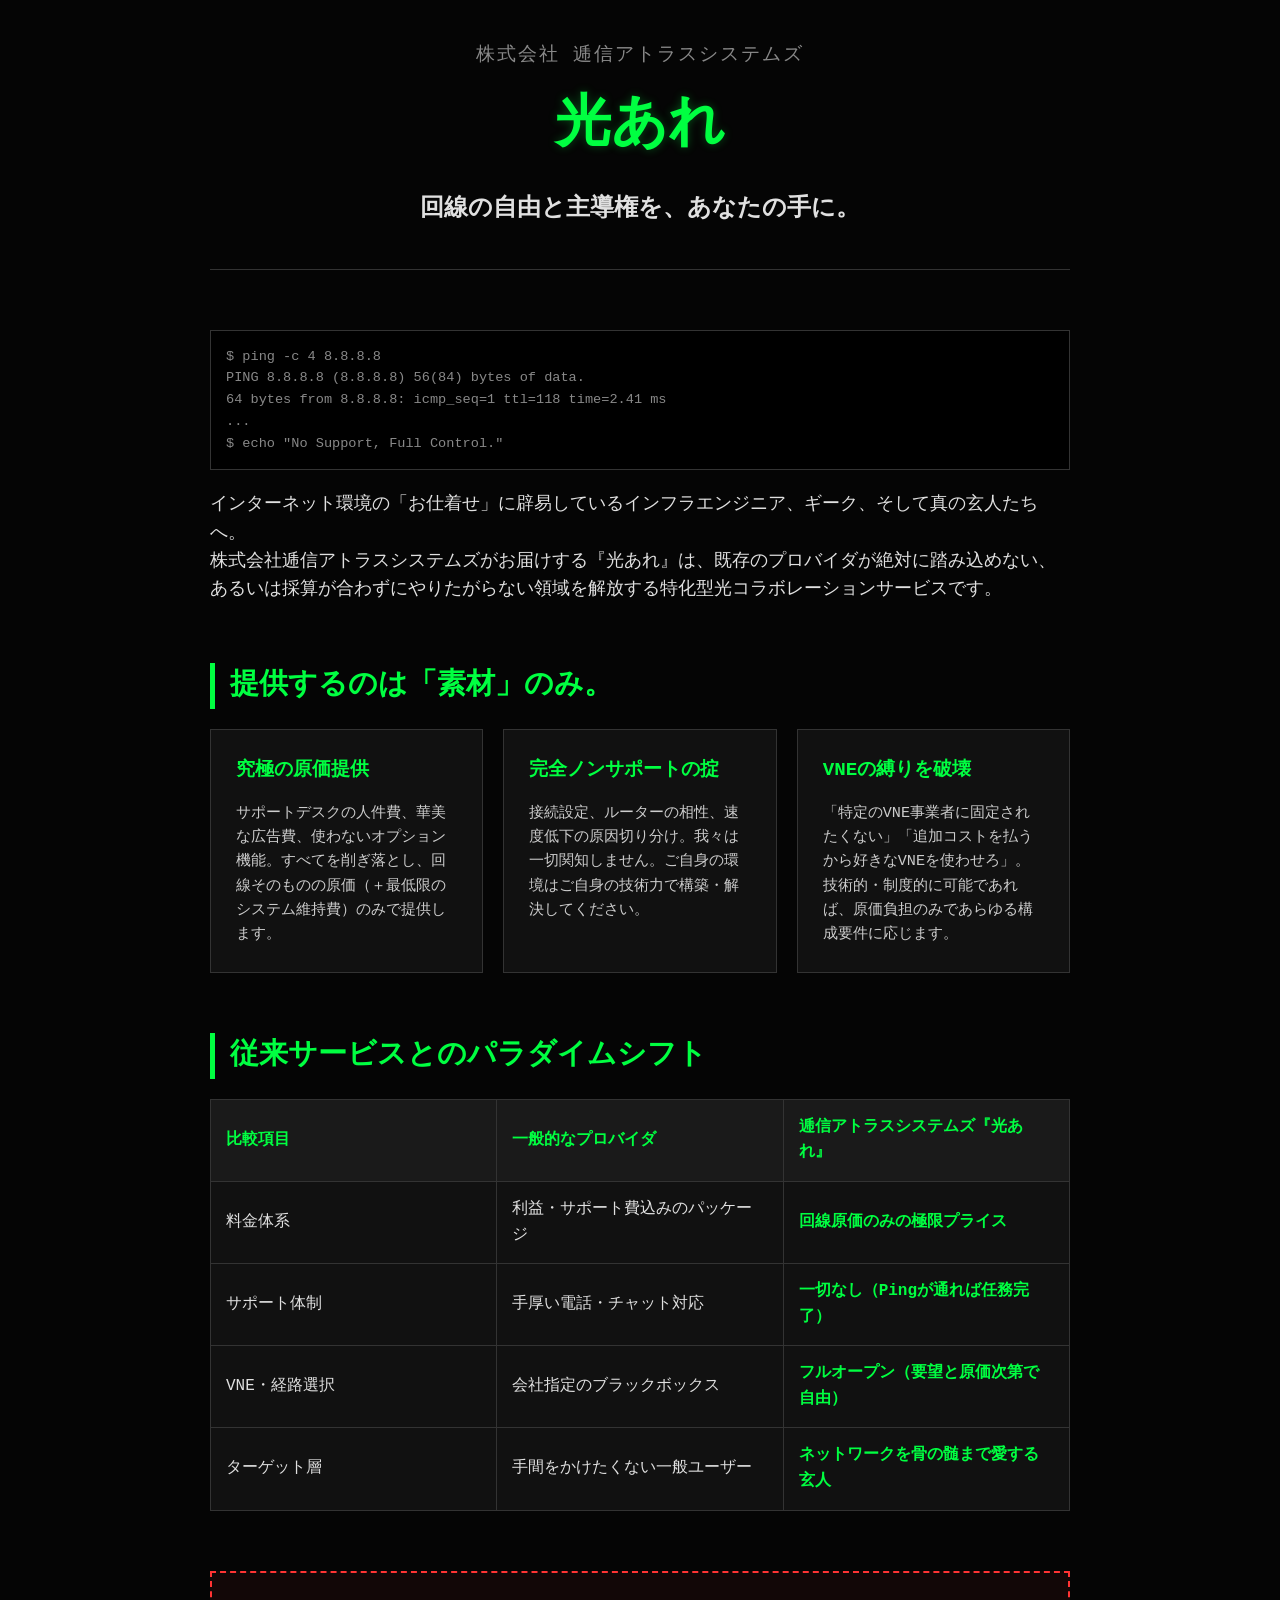
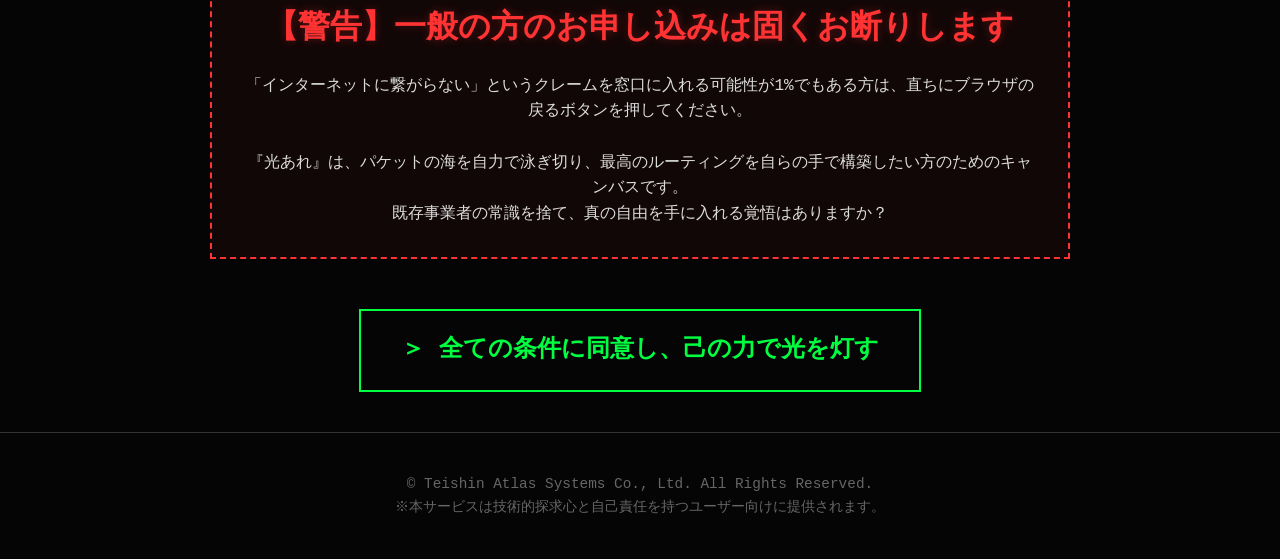
==== sample_teishin/index.html @ d902f3a3 "feat: 新しいHTMLファイルを作成し、光あれサービスの詳細を追加 - 新規ファイル index.html を作成 - サービスの概要、特徴、料金体系、警告メッセージを含むコンテンツを追加 - ス" ====
<!DOCTYPE html>
<html lang="ja">
<head>
    <meta charset="UTF-8">
    <meta name="viewport" content="width=device-width, initial-scale=1.0">
    <title>光あれ - 株式会社 逓信アトラスシステムズ</title>
    <style>
        :root {
            --bg-color: #050505;
            --text-main: #e0e0e0;
            --text-accent: #00ff41; /* ターミナルグリーン */
            --border-color: #333;
            --danger-color: #ff3333;
        }

        * {
            box-sizing: border-box;
            margin: 0;
            padding: 0;
        }

        body {
            background-color: var(--bg-color);
            color: var(--text-main);
            font-family: 'Courier New', Consolas, monospace, "Hiragino Kaku Gothic ProN", "Meiryo", sans-serif;
            line-height: 1.6;
            -webkit-font-smoothing: antialiased;
        }

        .container {
            max-width: 900px;
            margin: 0 auto;
            padding: 40px 20px;
        }

        header {
            text-align: center;
            margin-bottom: 60px;
            border-bottom: 1px solid var(--border-color);
            padding-bottom: 40px;
        }

        .logo-text {
            font-size: 1.2rem;
            color: #888;
            letter-spacing: 2px;
            margin-bottom: 10px;
        }

        h1 {
            font-size: 3.5rem;
            color: var(--text-accent);
            margin-bottom: 20px;
            text-shadow: 0 0 10px rgba(0, 255, 65, 0.3);
        }

        .catchphrase {
            font-size: 1.5rem;
            font-weight: bold;
        }

        section {
            margin-bottom: 60px;
        }

        h2 {
            font-size: 1.8rem;
            color: var(--text-accent);
            border-left: 5px solid var(--text-accent);
            padding-left: 15px;
            margin-bottom: 20px;
        }

        .concept-text {
            font-size: 1.1rem;
            margin-bottom: 20px;
        }

        .features {
            display: grid;
            grid-template-columns: 1fr;
            gap: 20px;
        }

        @media (min-width: 768px) {
            .features {
                grid-template-columns: repeat(3, 1fr);
            }
        }

        .feature-card {
            background: #111;
            border: 1px solid var(--border-color);
            padding: 25px;
            transition: border-color 0.3s;
        }

        .feature-card:hover {
            border-color: var(--text-accent);
        }

        .feature-card h3 {
            color: var(--text-accent);
            font-size: 1.2rem;
            margin-bottom: 15px;
        }

        .feature-card p {
            font-size: 0.95rem;
            color: #ccc;
        }

        table {
            width: 100%;
            border-collapse: collapse;
            margin-top: 20px;
            background: #111;
        }

        th, td {
            padding: 15px;
            text-align: left;
            border: 1px solid var(--border-color);
        }

        th {
            background-color: #1a1a1a;
            color: var(--text-accent);
            width: 25%;
        }

        .highlight {
            color: var(--text-accent);
            font-weight: bold;
        }

        .warning-box {
            border: 2px dashed var(--danger-color);
            padding: 30px;
            text-align: center;
            background: rgba(255, 51, 51, 0.05);
            margin-bottom: 40px;
        }

        .warning-box h2 {
            border: none;
            color: var(--danger-color);
            padding: 0;
            text-align: center;
            font-size: 2rem;
            text-shadow: 0 0 10px rgba(255, 51, 51, 0.3);
        }

        .cta-container {
            text-align: center;
            margin-top: 50px;
        }

        .cta-button {
            display: inline-block;
            background-color: transparent;
            color: var(--text-accent);
            border: 2px solid var(--text-accent);
            padding: 20px 40px;
            font-size: 1.5rem;
            text-decoration: none;
            font-weight: bold;
            transition: all 0.3s ease;
            cursor: pointer;
        }

        .cta-button:hover {
            background-color: var(--text-accent);
            color: var(--bg-color);
            box-shadow: 0 0 20px rgba(0, 255, 65, 0.5);
        }

        footer {
            text-align: center;
            padding: 40px 0;
            border-top: 1px solid var(--border-color);
            color: #666;
            font-size: 0.9rem;
        }

        .code-block {
            background: #000;
            padding: 15px;
            border: 1px solid #333;
            color: #888;
            font-size: 0.85rem;
            margin-bottom: 20px;
            overflow-x: auto;
        }
    </style>
</head>
<body>

<div class="container">
    <header>
        <div class="logo-text">株式会社 逓信アトラスシステムズ</div>
        <h1>光あれ</h1>
        <div class="catchphrase">回線の自由と主導権を、あなたの手に。</div>
    </header>

    <div class="code-block">
        $ ping -c 4 8.8.8.8<br>
        PING 8.8.8.8 (8.8.8.8) 56(84) bytes of data.<br>
        64 bytes from 8.8.8.8: icmp_seq=1 ttl=118 time=2.41 ms<br>
        ...<br>
        $ echo "No Support, Full Control."
    </div>

    <section>
        <p class="concept-text">
            インターネット環境の「お仕着せ」に辟易しているインフラエンジニア、ギーク、そして真の玄人たちへ。<br>
            株式会社逓信アトラスシステムズがお届けする『光あれ』は、既存のプロバイダが絶対に踏み込めない、あるいは採算が合わずにやりたがらない領域を解放する特化型光コラボレーションサービスです。
        </p>
    </section>

    <section>
        <h2>提供するのは「素材」のみ。</h2>
        <div class="features">
            <div class="feature-card">
                <h3>究極の原価提供</h3>
                <p>サポートデスクの人件費、華美な広告費、使わないオプション機能。すべてを削ぎ落とし、回線そのものの原価（＋最低限のシステム維持費）のみで提供します。</p>
            </div>
            <div class="feature-card">
                <h3>完全ノンサポートの掟</h3>
                <p>接続設定、ルーターの相性、速度低下の原因切り分け。我々は一切関知しません。ご自身の環境はご自身の技術力で構築・解決してください。</p>
            </div>
            <div class="feature-card">
                <h3>VNEの縛りを破壊</h3>
                <p>「特定のVNE事業者に固定されたくない」「追加コストを払うから好きなVNEを使わせろ」。技術的・制度的に可能であれば、原価負担のみであらゆる構成要件に応じます。</p>
            </div>
        </div>
    </section>

    <section>
        <h2>従来サービスとのパラダイムシフト</h2>
        <table>
            <tr>
                <th>比較項目</th>
                <th>一般的なプロバイダ</th>
                <th>逓信アトラスシステムズ『光あれ』</th>
            </tr>
            <tr>
                <td>料金体系</td>
                <td>利益・サポート費込みのパッケージ</td>
                <td class="highlight">回線原価のみの極限プライス</td>
            </tr>
            <tr>
                <td>サポート体制</td>
                <td>手厚い電話・チャット対応</td>
                <td class="highlight">一切なし（Pingが通れば任務完了）</td>
            </tr>
            <tr>
                <td>VNE・経路選択</td>
                <td>会社指定のブラックボックス</td>
                <td class="highlight">フルオープン（要望と原価次第で自由）</td>
            </tr>
            <tr>
                <td>ターゲット層</td>
                <td>手間をかけたくない一般ユーザー</td>
                <td class="highlight">ネットワークを骨の髄まで愛する玄人</td>
            </tr>
        </table>
    </section>

    <section class="warning-box">
        <h2>【警告】一般の方のお申し込みは固くお断りします</h2>
        <p style="margin-top: 15px; color: #ddd;">
            「インターネットに繋がらない」というクレームを窓口に入れる可能性が1%でもある方は、直ちにブラウザの戻るボタンを押してください。<br><br>
            『光あれ』は、パケットの海を自力で泳ぎ切り、最高のルーティングを自らの手で構築したい方のためのキャンバスです。<br>
            既存事業者の常識を捨て、真の自由を手に入れる覚悟はありますか？
        </p>
    </section>

    <div class="cta-container">
        <a href="#" class="cta-button">＞ 全ての条件に同意し、己の力で光を灯す</a>
    </div>

</div>

<footer>
    &copy; Teishin Atlas Systems Co., Ltd. All Rights Reserved.<br>
    ※本サービスは技術的探求心と自己責任を持つユーザー向けに提供されます。
</footer>

</body>
</html>
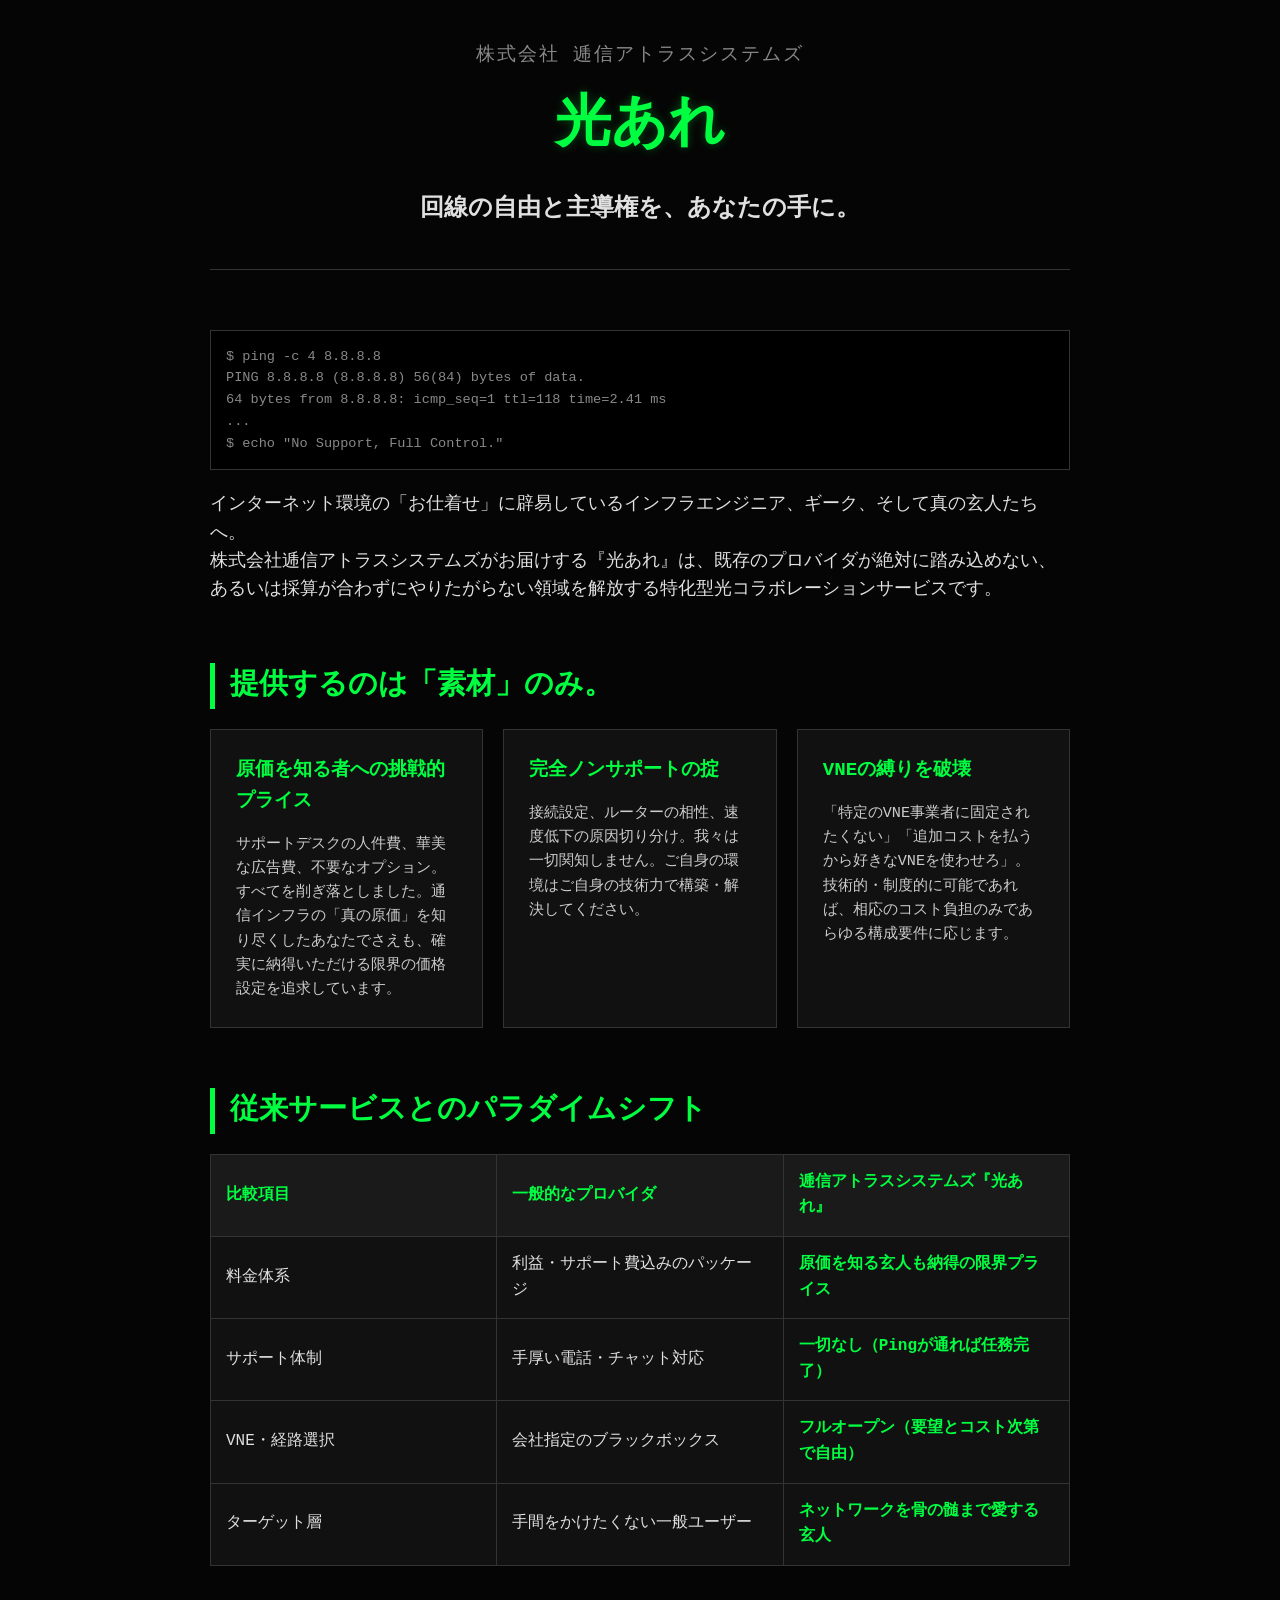
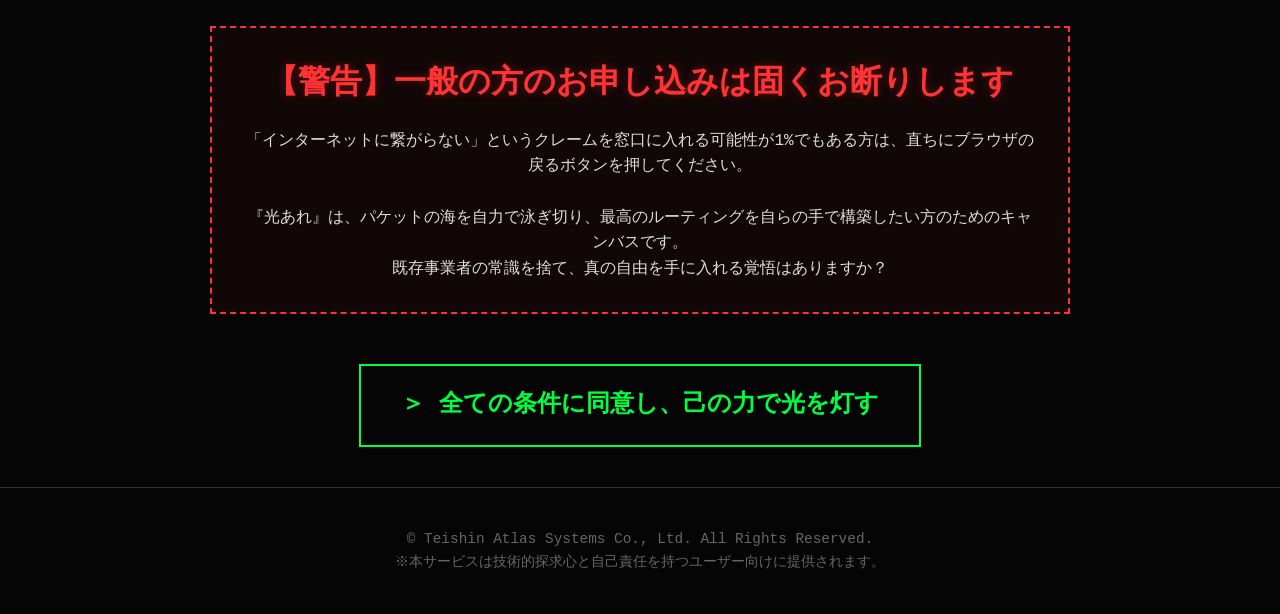
==== commit 9b8decf1: "feat: 特徴の説明文を更新し、価格設定に関する表現を改善 - 「究極の原価提供」を「原価を知る者への挑戦的プライス」に変更 - 説明文をより明確にし、価格設定の追求について詳述 - 「特定のVNE" ====
--- a/sample_teishin/index.html
+++ b/sample_teishin/index.html
@@ -222,8 +222,8 @@
         <h2>提供するのは「素材」のみ。</h2>
         <div class="features">
             <div class="feature-card">
-                <h3>究極の原価提供</h3>
-                <p>サポートデスクの人件費、華美な広告費、使わないオプション機能。すべてを削ぎ落とし、回線そのものの原価（＋最低限のシステム維持費）のみで提供します。</p>
+                <h3>原価を知る者への挑戦的プライス</h3>
+                <p>サポートデスクの人件費、華美な広告費、不要なオプション。すべてを削ぎ落としました。通信インフラの「真の原価」を知り尽くしたあなたでさえも、確実に納得いただける限界の価格設定を追求しています。</p>
             </div>
             <div class="feature-card">
                 <h3>完全ノンサポートの掟</h3>
@@ -231,7 +231,7 @@
             </div>
             <div class="feature-card">
                 <h3>VNEの縛りを破壊</h3>
-                <p>「特定のVNE事業者に固定されたくない」「追加コストを払うから好きなVNEを使わせろ」。技術的・制度的に可能であれば、原価負担のみであらゆる構成要件に応じます。</p>
+                <p>「特定のVNE事業者に固定されたくない」「追加コストを払うから好きなVNEを使わせろ」。技術的・制度的に可能であれば、相応のコスト負担のみであらゆる構成要件に応じます。</p>
             </div>
         </div>
     </section>
@@ -247,7 +247,7 @@
             <tr>
                 <td>料金体系</td>
                 <td>利益・サポート費込みのパッケージ</td>
-                <td class="highlight">回線原価のみの極限プライス</td>
+                <td class="highlight">原価を知る玄人も納得の限界プライス</td>
             </tr>
             <tr>
                 <td>サポート体制</td>
@@ -257,7 +257,7 @@
             <tr>
                 <td>VNE・経路選択</td>
                 <td>会社指定のブラックボックス</td>
-                <td class="highlight">フルオープン（要望と原価次第で自由）</td>
+                <td class="highlight">フルオープン（要望とコスト次第で自由）</td>
             </tr>
             <tr>
                 <td>ターゲット層</td>
